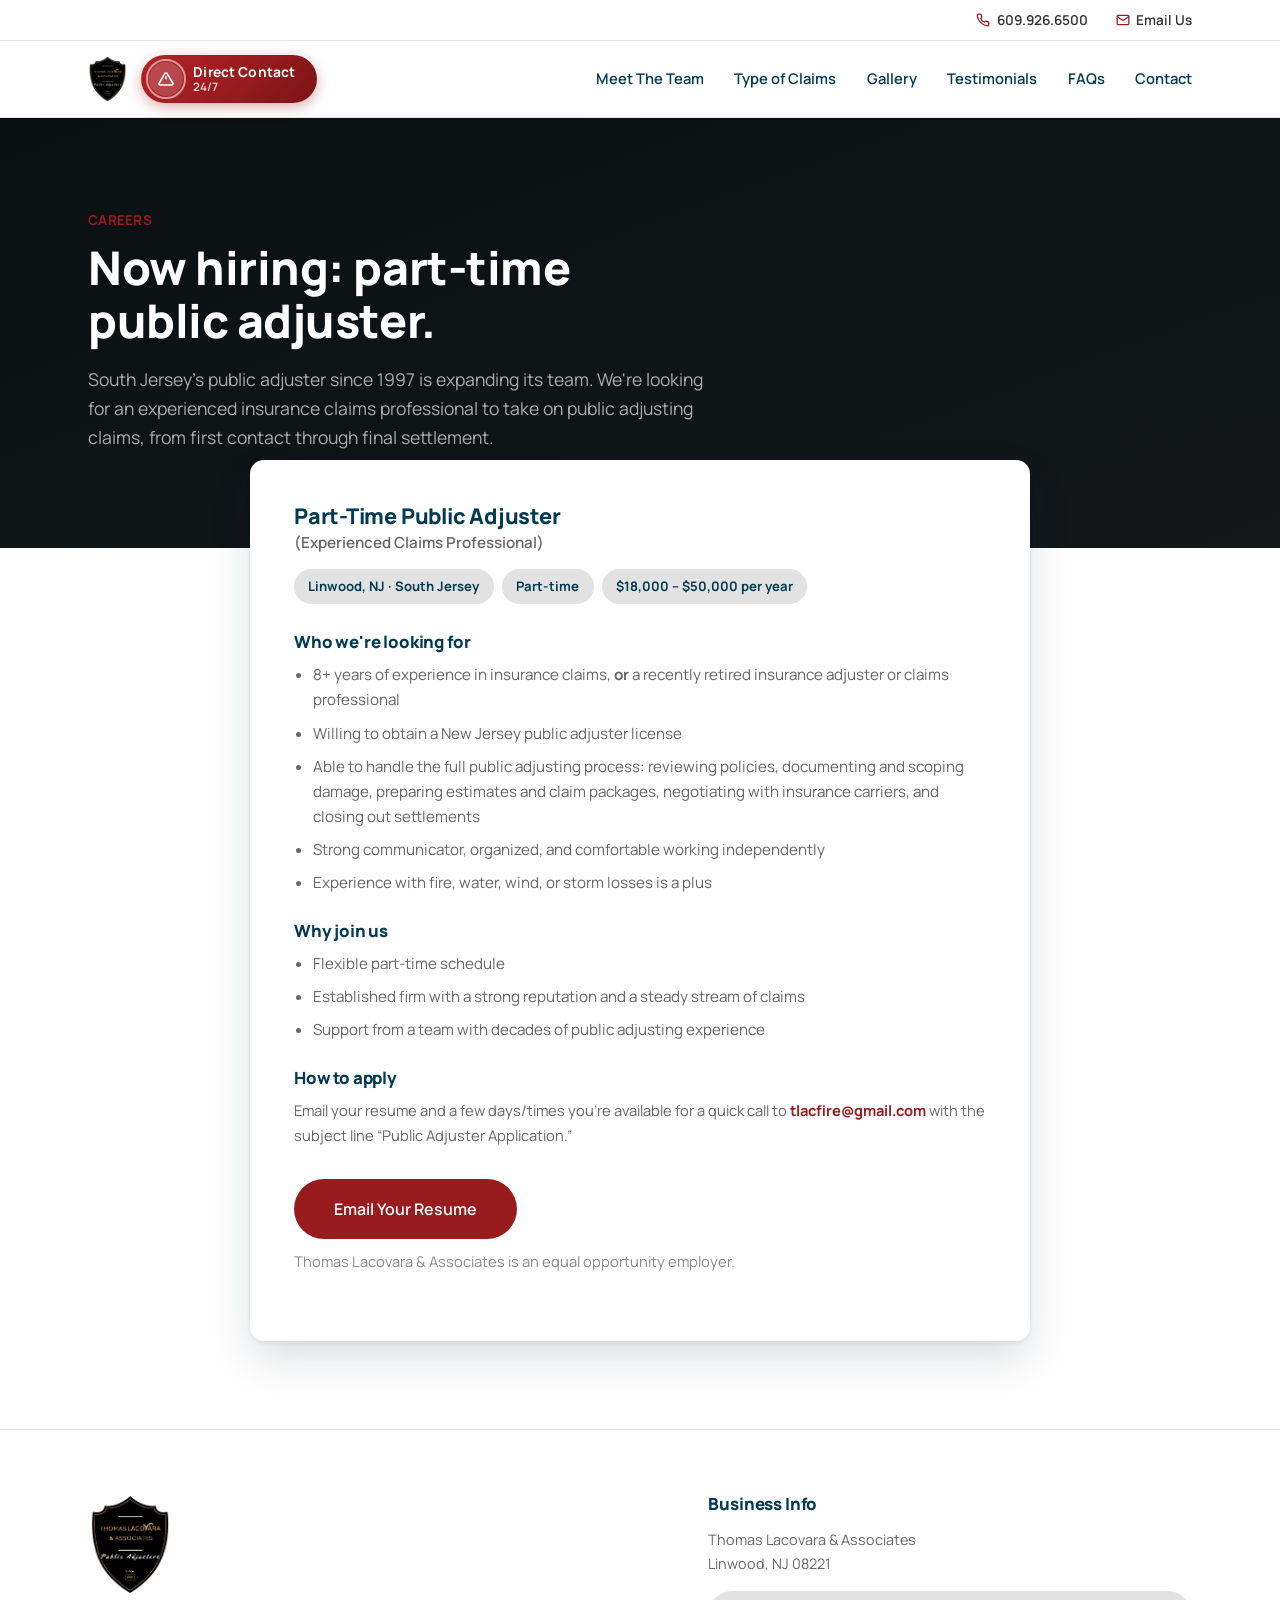
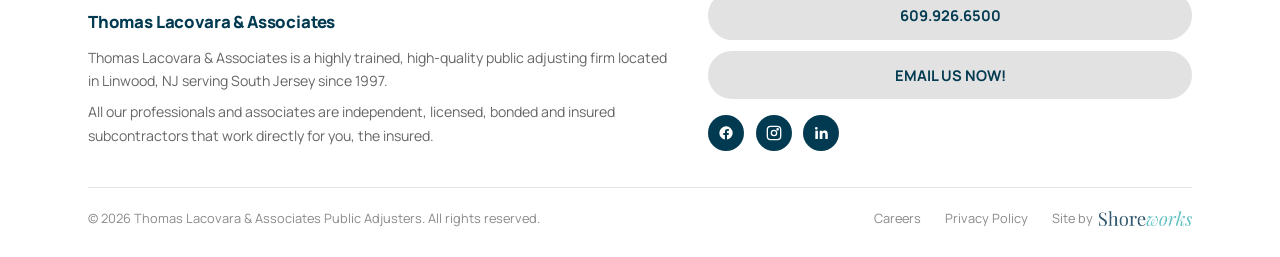
==== careers.html @ 7588d068 "Add Careers page with JobPosting schema for part-time public adjuster Co-Authored-By: Claude Sonnet " ====
<!DOCTYPE html>
<html lang="en">
<head>
<meta charset="UTF-8">
<meta name="viewport" content="width=device-width, initial-scale=1.0">
<title>Public Adjuster Jobs in South Jersey | Part-Time, $18K–$50K | Thomas Lacovara &amp; Associates</title>
<meta name="description" content="Now hiring a part-time public adjuster in South Jersey. 8+ years of insurance claims experience or recently retired adjusters welcome. $18,000–$50,000 per year. Apply by email.">
<link rel="canonical" href="https://thomaslacovarapublicadjuster.com/careers.html">
<meta name="robots" content="index, follow">

<meta property="og:type" content="website">
<meta property="og:site_name" content="Thomas Lacovara &amp; Associates Public Adjusters">
<meta property="og:title" content="Now Hiring: Part-Time Public Adjuster | Thomas Lacovara &amp; Associates">
<meta property="og:description" content="Experienced insurance claims professionals and recently retired adjusters: join South Jersey's public adjuster. Part-time, $18,000–$50,000 per year.">
<meta property="og:url" content="https://thomaslacovarapublicadjuster.com/careers.html">

<link rel="preconnect" href="https://fonts.googleapis.com">
<link rel="preconnect" href="https://fonts.gstatic.com" crossorigin>
<link rel="stylesheet" href="https://fonts.googleapis.com/css2?family=Manrope:wght@400;500;600;700;800&display=swap">
<link rel="stylesheet" href="css/styles.css">
<link rel="icon" href="images/favicon-64.png" type="image/png">
<link rel="icon" sizes="120x120" href="images/favicon-120.png" type="image/png">

<script type="application/ld+json">
{
  "@context": "https://schema.org",
  "@type": "JobPosting",
  "title": "Part-Time Public Adjuster (Experienced Claims Professional)",
  "description": "<p>Thomas Lacovara &amp; Associates Public Adjusters, South Jersey's public adjuster since 1997, is expanding its team. We are looking for an experienced insurance claims professional to take on public adjusting claims, from first contact through final settlement.</p><p><strong>Requirements:</strong></p><ul><li>8+ years of experience in insurance claims, OR a recently retired insurance adjuster or claims professional</li><li>Willing to obtain a New Jersey public adjuster license</li><li>Able to handle the full public adjusting process: reviewing policies, documenting and scoping damage, preparing estimates and claim packages, negotiating with insurance carriers, and closing out settlements</li><li>Strong communicator, organized, and comfortable working independently</li><li>Experience with fire, water, wind, or storm losses is a plus</li></ul><p><strong>Compensation:</strong> Part-time, $18,000 - $50,000 per year.</p>",
  "datePosted": "2026-10-23",
  "validThrough": "2027-01-23T23:59",
  "employmentType": "PART_TIME",
  "hiringOrganization": {
    "@type": "Organization",
    "name": "Thomas Lacovara & Associates Public Adjusters",
    "sameAs": "https://thomaslacovarapublicadjuster.com/",
    "logo": "https://thomaslacovarapublicadjuster.com/images/team/badge.png"
  },
  "jobLocation": {
    "@type": "Place",
    "address": {
      "@type": "PostalAddress",
      "addressLocality": "Linwood",
      "addressRegion": "NJ",
      "postalCode": "08221",
      "addressCountry": "US"
    }
  },
  "baseSalary": {
    "@type": "MonetaryAmount",
    "currency": "USD",
    "value": {
      "@type": "QuantitativeValue",
      "minValue": 18000,
      "maxValue": 50000,
      "unitText": "YEAR"
    }
  }
}
</script>
</head>
<body>

<div class="top-bar">
  <div class="wrap">
    <a href="tel:+16099266500"><svg width="14" height="14" viewBox="0 0 24 24" fill="none" stroke="currentColor" stroke-width="2.2"><path d="M22 16.92v3a2 2 0 0 1-2.18 2 19.79 19.79 0 0 1-8.63-3.07 19.5 19.5 0 0 1-6-6 19.79 19.79 0 0 1-3.07-8.67A2 2 0 0 1 4.11 2h3a2 2 0 0 1 2 1.72c.127.96.361 1.903.7 2.81a2 2 0 0 1-.45 2.11L8.09 9.91a16 16 0 0 0 6 6l1.27-1.27a2 2 0 0 1 2.11-.45c.907.339 1.85.573 2.81.7A2 2 0 0 1 22 16.92z"/></svg>609.926.6500</a>
    <a href="mailto:tlacfire@gmail.com"><svg width="14" height="14" viewBox="0 0 24 24" fill="none" stroke="currentColor" stroke-width="2.2"><path d="M4 4h16c1.1 0 2 .9 2 2v12c0 1.1-.9 2-2 2H4c-1.1 0-2-.9-2-2V6c0-1.1.9-2 2-2z"/><polyline points="22,6 12,13 2,6"/></svg>Email Us</a>
  </div>
</div>

<header class="site-header">
  <div class="wrap header-inner">
    <div class="header-left">
      <a href="index.html" class="header-badge" aria-label="Thomas Lacovara &amp; Associates — Return to home">
        <img src="images/team/badge.png" alt="Thomas Lacovara &amp; Associates Public Adjusters badge">
        <span class="header-badge-label">Thomas Lacovara<br>Public Adjusters</span>
      </a>
      <a class="emergency-badge" href="tel:+16095131980" aria-label="Call our 24/7 direct line at 609.513.1980">
        <span class="icon"><svg width="16" height="16" viewBox="0 0 24 24" fill="none" stroke="currentColor" stroke-width="2.4"><path d="M10.29 3.86 1.82 18a2 2 0 0 0 1.71 3h16.94a2 2 0 0 0 1.71-3L13.71 3.86a2 2 0 0 0-3.42 0z"/><line x1="12" y1="8" x2="12" y2="12.5"/><line x1="12" y1="15.5" x2="12.01" y2="15.5"/></svg></span>
        <span class="txt"><strong>Direct Contact</strong><span class="sub">24/7</span></span>
      </a>
    </div>

    <nav class="main-nav" id="main-nav" aria-label="Main navigation">
      <a href="index.html">Meet The Team</a>
      <a href="index.html#claims">Type of Claims</a>
      <a href="gallery.html">Gallery</a>
      <a href="index.html#testimonials">Testimonials</a>
      <a href="index.html#faq">FAQs</a>
      <a href="contact.html">Contact</a>
      <a class="btn btn-maroon nav-btn-mobile" href="tel:+16095131980">Emergency Contact</a>
      <a class="btn btn-gray nav-btn-mobile" href="tel:+16099266500">Call the Office</a>
    </nav>

    <button class="nav-toggle" aria-expanded="false" aria-controls="main-nav" aria-label="Toggle menu">
      <span></span><span></span><span></span>
    </button>
  </div>
</header>

<main>

  <div class="page-hero">
    <div class="wrap">
      <p class="eyebrow">Careers</p>
      <h1>Now hiring: part-time public adjuster.</h1>
      <p class="lead">South Jersey's public adjuster since 1997 is expanding its team. We're looking for an experienced insurance claims professional to take on public adjusting claims, from first contact through final settlement.</p>
    </div>
  </div>

  <section style="padding-top:0;">
    <div class="wrap">
      <div class="contact-form-card job-card">
        <h2>Part-Time Public Adjuster <span class="job-sub">(Experienced Claims Professional)</span></h2>
        <ul class="job-meta">
          <li>Linwood, NJ &middot; South Jersey</li>
          <li>Part-time</li>
          <li>$18,000 &ndash; $50,000 per year</li>
        </ul>

        <h3>Who we're looking for</h3>
        <ul class="job-list">
          <li>8+ years of experience in insurance claims, <strong>or</strong> a recently retired insurance adjuster or claims professional</li>
          <li>Willing to obtain a New Jersey public adjuster license</li>
          <li>Able to handle the full public adjusting process: reviewing policies, documenting and scoping damage, preparing estimates and claim packages, negotiating with insurance carriers, and closing out settlements</li>
          <li>Strong communicator, organized, and comfortable working independently</li>
          <li>Experience with fire, water, wind, or storm losses is a plus</li>
        </ul>

        <h3>Why join us</h3>
        <ul class="job-list">
          <li>Flexible part-time schedule</li>
          <li>Established firm with a strong reputation and a steady stream of claims</li>
          <li>Support from a team with decades of public adjusting experience</li>
        </ul>

        <h3>How to apply</h3>
        <p>Email your resume and a few days/times you're available for a quick call to <a href="mailto:tlacfire@gmail.com?subject=Public%20Adjuster%20Application" style="color:var(--maroon); font-weight:700;">tlacfire@gmail.com</a> with the subject line &ldquo;Public Adjuster Application.&rdquo;</p>
        <a class="btn btn-maroon" href="mailto:tlacfire@gmail.com?subject=Public%20Adjuster%20Application" style="margin-top:0.5rem;">Email Your Resume</a>
        <p class="form-note">Thomas Lacovara &amp; Associates is an equal opportunity employer.</p>
      </div>
    </div>
  </section>

</main>

<footer class="site-footer">
  <div class="wrap">
    <div class="footer-grid">
      <div class="footer-brand">
        <img class="footer-shield" src="images/team/badge.png" alt="Thomas Lacovara & Associates Public Adjusters badge" loading="lazy" width="350" height="418">
        <h4>Thomas Lacovara &amp; Associates</h4>
        <p>Thomas Lacovara &amp; Associates is a highly trained, high-quality public adjusting firm located in Linwood, NJ serving South Jersey since 1997.</p>
        <p>All our professionals and associates are independent, licensed, bonded and insured subcontractors that work directly for you, the insured.</p>
      </div>
      <div>
        <h4>Business Info</h4>
        <p style="margin-bottom:1rem;">Thomas Lacovara &amp; Associates<br>Linwood, NJ 08221</p>
        <a class="footer-contact-btn" href="tel:+16099266500">609.926.6500</a>
        <a class="footer-contact-btn" href="mailto:tlacfire@gmail.com">EMAIL US NOW!</a>
        <div class="footer-socials">
          <a href="#" aria-label="Facebook"><svg width="16" height="16" viewBox="0 0 24 24" fill="currentColor"><path d="M22 12a10 10 0 1 0-11.6 9.9v-7H7.9V12h2.5V9.8c0-2.5 1.5-3.9 3.8-3.9 1.1 0 2.2.2 2.2.2v2.5h-1.3c-1.2 0-1.6.8-1.6 1.6V12h2.8l-.4 2.9h-2.4v7A10 10 0 0 0 22 12z"/></svg></a>
          <a href="#" aria-label="Instagram"><svg width="16" height="16" viewBox="0 0 24 24" fill="none" stroke="currentColor" stroke-width="2"><rect x="2" y="2" width="20" height="20" rx="5"/><circle cx="12" cy="12" r="4"/><circle cx="17.5" cy="6.5" r="1"/></svg></a>
          <a href="#" aria-label="LinkedIn"><svg width="16" height="16" viewBox="0 0 24 24" fill="currentColor"><path d="M6.94 5a2 2 0 1 1-4 0 2 2 0 0 1 4 0zM3.5 8.5h3.9V21H3.5zM10 8.5h3.7v1.7h.05c.5-1 1.8-2 3.7-2 4 0 4.7 2.6 4.7 6V21H18.4v-6c0-1.4 0-3.3-2-3.3s-2.3 1.6-2.3 3.2V21H10.1z"/></svg></a>
        </div>
      </div>
    </div>
    <div class="footer-bottom">
      <span>&copy; <span data-year>2026</span> Thomas Lacovara &amp; Associates Public Adjusters. All rights reserved.</span>
      <div class="footer-bottom-links">
        <a href="careers.html">Careers</a>
        <a href="#">Privacy Policy</a>
        <a href="https://shoreworksnj.com" target="_blank" rel="noopener" class="footer-credit">Site by <img src="images/shoreworks-logo.png" alt="Shore Works"></a>
      </div>
    </div>
  </div>
</footer>

<script src="js/main.js"></script>
</body>
</html>
---- css/styles.css ----
/* ============================================================
   Thomas Lacovara & Associates — Public Adjusters
   Matches the live thomaslacovarapublicadjuster.com brand:
   white/light-gray page, maroon accent, navy headings, Manrope.
   ============================================================ */

*, *::before, *::after { box-sizing: border-box; margin: 0; padding: 0; }

:root {
  --maroon:      #981B1E;
  --maroon-dark: #7A1518;
  --navy:        #023A51;
  --navy-deep:   #012537;
  --navy-black:  #0A0F12;
  --bg:          #E2E2E2;
  --white:       #ffffff;
  --ink:         #333333;
  --gray:        #666666;
  --gray-light:  #8a8a8a;
  --line:        #e2e6e9;
  --gold:        #f2b41b;
  --shadow:      0 1px 2px rgba(1, 37, 55, 0.05), 0 10px 30px rgba(1, 37, 55, 0.08);
  --shadow-lift: 0 2px 4px rgba(1, 37, 55, 0.07), 0 18px 40px rgba(1, 37, 55, 0.14);

  --maxw: 1200px;
  --pad: clamp(1.5rem, 6vw, 3rem);
  --radius: 8px;
  --pill: 32px;
  --dur: 0.25s;
  --ease: cubic-bezier(.4,0,.2,1);
}

@media (prefers-reduced-motion: reduce) {
  *, *::before, *::after { animation-duration: 0.001ms !important; transition-duration: 0.001ms !important; }
  .ticker-track { animation: none !important; }
}

html { scroll-behavior: smooth; }

body {
  font-family: 'Manrope', -apple-system, BlinkMacSystemFont, 'Segoe UI', sans-serif;
  background: var(--white);
  color: var(--gray);
  line-height: 1.65;
  overflow-x: hidden;
  -webkit-font-smoothing: antialiased;
  font-size: 16px;
}

img { max-width: 100%; display: block; }
a { color: inherit; text-decoration: none; }
ul { list-style: none; }
button { font: inherit; background: none; border: none; cursor: pointer; color: inherit; }
input, textarea, select { font: inherit; }

.wrap { max-width: var(--maxw); margin: 0 auto; padding-left: var(--pad); padding-right: var(--pad); }

section { padding: clamp(3rem, 7vw, 5.5rem) 0; }
.section-gray { background: var(--bg); }

h1, h2, h3, h4 { font-weight: 800; letter-spacing: -0.01em; color: var(--navy); line-height: 1.15; }
h1 { font-size: clamp(2.1rem, 5vw, 3.4rem); font-weight: 800; }
h2 { font-size: clamp(1.6rem, 3.2vw, 2.25rem); }
h3 { font-size: 1.05rem; }

.dot { color: var(--maroon); }

.eyebrow {
  display: inline-block;
  font-size: 0.85rem;
  font-weight: 700;
  letter-spacing: 0.02em;
  text-transform: uppercase;
  color: var(--maroon);
  margin-bottom: 0.6rem;
}

.lead { font-size: clamp(1rem, 1.4vw, 1.1rem); max-width: 60ch; color: var(--gray); }

.section-head { max-width: 720px; margin-bottom: clamp(1.75rem, 4vw, 2.75rem); }
.section-head p { margin-top: 0.85rem; }
.section-head.center { margin-left: auto; margin-right: auto; text-align: center; }

/* ---------- Buttons ---------- */
.btn {
  display: inline-flex;
  align-items: center;
  justify-content: center;
  gap: 0.55rem;
  padding: 17px 40px;
  border-radius: var(--pill);
  font-weight: 600;
  font-size: 1rem;
  transition: transform var(--dur) var(--ease), box-shadow var(--dur) var(--ease), background var(--dur) var(--ease);
  white-space: nowrap;
}
.btn-sm { padding: 12px 28px; font-size: 0.92rem; }
.btn-maroon { background: var(--maroon); color: var(--white); }
.btn-maroon:hover { background: var(--maroon-dark); transform: translateY(-2px); box-shadow: var(--shadow-lift); }
.btn-navy { background: var(--navy); color: var(--white); }
.btn-navy:hover { background: var(--navy-deep); transform: translateY(-2px); box-shadow: var(--shadow-lift); }
.btn-outline { border: 1.5px solid rgba(255,255,255,0.4); color: var(--white); }
.btn-outline:hover { border-color: var(--white); transform: translateY(-2px); }
.btn-ghost-navy { border: 1.5px solid var(--navy); color: var(--navy); }
.btn-gray { background: var(--gray); color: var(--white); }
.btn-gray:hover { background: #4d4d4d; transform: translateY(-2px); box-shadow: var(--shadow-lift); }
.btn-ghost-navy:hover { background: var(--navy); color: var(--white); }

/* ============================================================
   Header
   ============================================================ */
.top-bar {
  background: var(--white);
  border-bottom: 1px solid var(--line);
  font-size: 0.85rem;
}
.top-bar .wrap { display: flex; justify-content: flex-end; align-items: center; gap: 1.75rem; padding-top: 0.55rem; padding-bottom: 0.55rem; }
.top-bar a { display: inline-flex; align-items: center; gap: 0.4rem; color: var(--ink); font-weight: 600; }
.top-bar a:hover { color: var(--maroon); }
.top-bar svg { color: var(--maroon); }
@media (max-width: 700px) { .top-bar { display: none; } }

.site-header {
  position: sticky; top: 0; z-index: 100;
  background: var(--white);
  border-bottom: 1px solid var(--line);
}
.header-inner {
  display: flex;
  align-items: center;
  justify-content: space-between;
  gap: 1.25rem;
  padding-top: 0.85rem;
  padding-bottom: 0.85rem;
}

.emergency-badge {
  display: flex;
  align-items: center;
  gap: 0.65rem;
  background: linear-gradient(135deg, #b32226 0%, var(--maroon) 55%, #7a1315 100%);
  border-radius: 999px;
  padding: 0.45rem 1.35rem 0.45rem 0.5rem;
  flex: none;
  box-shadow: 0 4px 14px rgba(152, 27, 30, 0.35);
  transition: transform 0.2s var(--ease), box-shadow 0.2s var(--ease);
}
.emergency-badge:hover {
  transform: translateY(-2px);
  box-shadow: 0 8px 22px rgba(152, 27, 30, 0.5);
}
.emergency-badge .icon {
  width: 34px; height: 34px; flex: none;
  border-radius: 50%;
  background: rgba(255, 255, 255, 0.18);
  color: var(--white);
  display: grid; place-items: center;
  position: relative;
}
.emergency-badge .icon::after {
  content: "";
  position: absolute;
  inset: -3px;
  border-radius: 50%;
  border: 2px solid rgba(255, 255, 255, 0.55);
  animation: emergency-pulse 2s var(--ease) infinite;
}
@keyframes emergency-pulse {
  0%   { transform: scale(0.82); opacity: 0.9; }
  70%  { transform: scale(1.28); opacity: 0; }
  100% { transform: scale(1.28); opacity: 0; }
}
.emergency-badge .txt { line-height: 1.25; }
.emergency-badge .txt strong { display: block; color: var(--white); font-size: 0.86rem; letter-spacing: 0.01em; }
.emergency-badge .txt .sub {
  display: block;
  color: rgba(255, 255, 255, 0.85);
  font-size: 0.72rem;
  font-weight: 600;
}

.main-nav { display: flex; align-items: center; gap: 1.9rem; }
.main-nav a:not(.btn) {
  color: var(--navy);
  font-size: 0.92rem;
  font-weight: 600;
  transition: color var(--dur) var(--ease);
  padding: 0.3rem 0;
  border-bottom: 2px solid transparent;
}
.main-nav a:not(.btn):hover,
.main-nav a:not(.btn)[aria-current="page"] { color: var(--maroon); border-bottom-color: var(--maroon); }
.main-nav .btn { padding: 12px 28px; font-size: 0.9rem; }

.header-left { display: flex; align-items: center; gap: 0.9rem; flex: none; }
.header-badge { display: flex; align-items: center; gap: 0.7rem; flex: none; transition: opacity var(--dur) var(--ease); }
.header-badge:hover { opacity: 0.8; }
.header-badge img { height: 46px; width: auto; display: block; }
.header-badge-label { display: none; font-weight: 800; color: var(--navy); font-size: 0.9rem; line-height: 1.15; }

.nav-btn-mobile { display: none; }

.nav-toggle {
  display: none;
  width: 44px; height: 44px;
  border-radius: 8px;
  color: var(--navy);
  flex-direction: column;
  align-items: center;
  justify-content: center;
  gap: 5px;
  flex: none;
}
.nav-toggle span { display: block; width: 22px; height: 2px; background: currentColor; border-radius: 2px; transition: transform var(--dur) var(--ease), opacity var(--dur) var(--ease); }
.nav-toggle[aria-expanded="true"] span:nth-child(1) { transform: translateY(7px) rotate(45deg); }
.nav-toggle[aria-expanded="true"] span:nth-child(2) { opacity: 0; }
.nav-toggle[aria-expanded="true"] span:nth-child(3) { transform: translateY(-7px) rotate(-45deg); }

@media (max-width: 980px) {
  .nav-toggle { display: flex; }
  .main-nav {
    position: absolute; top: 100%; left: 0; right: 0;
    flex-direction: column; align-items: stretch; gap: 0;
    background: var(--white);
    border-bottom: 1px solid var(--line);
    padding: 0.5rem 0 1.2rem;
    display: none;
    box-shadow: var(--shadow-lift);
  }
  .main-nav.open { display: flex; }
  .main-nav a:not(.btn) { padding: 0.9rem var(--pad); border-bottom: 1px solid var(--line); }
  .main-nav .btn { margin: 1rem var(--pad) 0; justify-content: center; }
  .nav-btn-desktop { display: none; }
  .nav-btn-mobile { display: inline-flex; }
  .header-badge-label { display: block; }
  .emergency-badge { display: none; }
}

/* ============================================================
   Hero
   ============================================================ */
.hero {
  position: relative;
  min-height: 640px;
  display: flex;
  align-items: flex-end;
  background-size: cover;
  background-position: center;
  color: rgba(255,255,255,0.9);
  overflow: hidden;
}
.hero::before {
  content: "";
  position: absolute;
  inset: 0;
  background: linear-gradient(0deg, rgba(4,15,22,0.88) 0%, rgba(4,15,22,0.55) 45%, rgba(4,15,22,0.35) 100%);
  pointer-events: none;
}
.hero-inner { position: relative; z-index: 1; padding-top: clamp(3rem, 8vw, 5rem); padding-bottom: clamp(3rem, 6vw, 4rem); width: 100%; }
.hero .eyebrow-white { color: var(--white); font-size: clamp(2.4rem, 6vw, 4rem); font-weight: 700; margin-bottom: 1rem; text-shadow: 0 2px 4px rgba(0,0,0,0.35), 0 12px 32px rgba(0,0,0,0.5); }
.hero h1 { color: var(--white); max-width: 16ch; font-size: clamp(2.4rem, 6vw, 4rem); text-shadow: 0 2px 4px rgba(0,0,0,0.35), 0 12px 32px rgba(0,0,0,0.5); }
.hero .lead { color: rgba(255,255,255,0.88); margin: 1.25rem 0 2rem; max-width: 56ch; }
.hero-disclaimer { margin-top: 1.5rem; font-style: italic; font-size: 1rem; font-weight: 700; color: rgba(255,255,255,0.85); max-width: 44ch; text-shadow: 0 2px 4px rgba(0,0,0,0.35); }

/* Page (interior) hero — black, shorter */
.page-hero {
  background: linear-gradient(160deg, var(--navy-black) 0%, #14181b 100%);
  color: rgba(255,255,255,0.8);
  padding: clamp(3.5rem, 8vw, 5.5rem) 0 clamp(4rem, 9vw, 6rem);
}
.page-hero h1 { color: var(--white); font-size: clamp(2rem, 4.5vw, 2.9rem); max-width: 20ch; }
.page-hero .lead { color: rgba(255,255,255,0.65); margin-top: 1.1rem; max-width: 58ch; }
.page-hero .eyebrow { color: var(--maroon); }

/* ============================================================
   Team
   ============================================================ */
.team-grid { display: grid; grid-template-columns: repeat(2, 1fr); gap: 2.5rem 2rem; }
@media (max-width: 720px) { .team-grid { grid-template-columns: 1fr; } }
.team-card { }
.team-photo {
  width: 100%; aspect-ratio: 4/3.9;
  border-radius: var(--radius);
  overflow: hidden;
  margin-bottom: 1.1rem;
  background: var(--navy-black);
}
.team-photo img, .team-photo svg { width: 100%; height: 100%; object-fit: cover; }
.team-card h3 { font-size: 1.05rem; }
.team-role { font-size: 0.78rem; text-transform: uppercase; letter-spacing: 0.06em; color: var(--maroon); font-weight: 700; margin: 0.3rem 0 0.85rem; }
.team-card p { font-size: 0.92rem; margin-bottom: 0.85rem; }
.team-card p:last-child { margin-bottom: 0; }

/* ============================================================
   Reviews ticker
   ============================================================ */
.reviews-band { background: var(--bg); overflow: hidden; }
.ticker {
  overflow: hidden;
  position: relative;
  padding: 0.5rem 0 0.75rem;
  -webkit-mask-image: linear-gradient(90deg, transparent, #000 6%, #000 94%, transparent);
          mask-image: linear-gradient(90deg, transparent, #000 6%, #000 94%, transparent);
}
.ticker-track { display: flex; gap: 1.25rem; width: max-content; animation: ticker-scroll 55s linear infinite; padding: 0.5rem 0; }
.ticker:hover .ticker-track, .ticker:focus-within .ticker-track { animation-play-state: paused; }
@keyframes ticker-scroll { from { transform: translateX(0); } to { transform: translateX(-50%); } }

.review-card {
  flex: none; width: min(320px, 82vw);
  background: var(--white);
  border-radius: var(--radius);
  padding: 1.3rem 1.4rem;
  box-shadow: var(--shadow);
  display: flex; flex-direction: column; gap: 0.65rem;
}
.review-top { display: flex; align-items: center; gap: 0.7rem; }
.review-avatar {
  width: 38px; height: 38px; flex: none; border-radius: 50%;
  display: grid; place-items: center; color: var(--white); font-size: 0.82rem; font-weight: 700;
}
.review-top strong { display: block; font-size: 0.88rem; color: var(--navy); line-height: 1.25; }
.review-top span:not(.review-avatar) { display: block; font-size: 0.74rem; color: var(--gray-light); }
.review-stars { color: var(--gold); font-size: 0.85rem; letter-spacing: 1px; }
.review-card p { font-size: 0.88rem; color: var(--ink); }

.reviews-footer { text-align: center; margin-top: 1.5rem; }
.reviews-footer .g-badge { display: inline-flex; align-items: center; gap: 0.5rem; font-size: 0.88rem; font-weight: 600; color: var(--gray); }

/* ============================================================
   Facts / Promise split
   ============================================================ */
.facts-split { display: grid; grid-template-columns: 1fr 1fr; gap: clamp(2.5rem, 6vw, 5rem); align-items: start; }
@media (max-width: 900px) { .facts-split { grid-template-columns: 1fr; } }
.facts-split p { margin-bottom: 1rem; font-size: 0.96rem; }
.promise-photo { border-radius: var(--radius); overflow: hidden; margin-top: 1.5rem; box-shadow: var(--shadow); aspect-ratio: 4/3; background: var(--navy); }
.promise-photo svg { width: 100%; height: 100%; }
.promise-photo img { width: 100%; height: 100%; object-fit: cover; object-position: top center; display: block; }

/* ============================================================
   Values
   ============================================================ */
.values-grid { display: grid; grid-template-columns: repeat(2, 1fr); gap: 1.1rem; }
@media (max-width: 560px) { .values-grid { grid-template-columns: 1fr; } }
.value-card {
  background: var(--white);
  border-radius: var(--radius);
  padding: 1.3rem 1.4rem;
  box-shadow: var(--shadow);
}
.value-card .icon { width: 28px; height: 28px; color: var(--maroon); margin-bottom: 0.6rem; }
.value-card h3 { font-size: 0.98rem; margin-bottom: 0.4rem; }
.value-card p { font-size: 0.86rem; }
.values-split { display: grid; grid-template-columns: 1fr 1.1fr; gap: clamp(2.5rem, 6vw, 4rem); align-items: start; }
@media (max-width: 900px) { .values-split { grid-template-columns: 1fr; } }
.values-split > div:first-child p { margin-top: 1rem; margin-bottom: 0.85rem; font-size: 0.96rem; }

/* ============================================================
   Testimonial slider
   ============================================================ */
.testi-slider { text-align: center; max-width: 720px; margin: 0 auto; }
.testi-avatar {
  width: 62px; height: 62px; margin: 0 auto 1.3rem;
  border-radius: 50%; background: var(--maroon); color: var(--white);
  display: grid; place-items: center;
}
.testi-quote { font-size: clamp(1rem, 2vw, 1.2rem); font-style: italic; color: var(--ink); line-height: 1.6; min-height: 4.5em; }
.testi-attr { margin-top: 1.1rem; font-size: 0.88rem; font-weight: 700; color: var(--maroon); }
.testi-attr span { display: block; font-weight: 500; color: var(--gray-light); font-size: 0.8rem; margin-top: 0.15rem; }
.testi-dots { display: flex; justify-content: center; gap: 0.4rem; margin-top: 1.75rem; }
.testi-dots button { width: 8px; height: 8px; border-radius: 50%; background: var(--line); transition: background var(--dur) var(--ease), transform var(--dur) var(--ease); }
.testi-dots button.active { background: var(--maroon); transform: scale(1.25); }

/* ============================================================
   CTA band
   ============================================================ */
.cta-band-wrap { }
.cta-band {
  background: linear-gradient(135deg, var(--navy) 0%, var(--navy-deep) 100%);
  border-radius: 16px;
  padding: clamp(2rem, 5vw, 3rem);
  display: flex;
  align-items: center;
  justify-content: space-between;
  gap: 2rem;
  flex-wrap: wrap;
  color: rgba(255,255,255,0.85);
}
.cta-band h2 { color: var(--white); font-size: clamp(1.5rem, 3vw, 2.1rem); }
.cta-band p { margin-top: 0.5rem; color: rgba(255,255,255,0.7); max-width: 42ch; }
.cta-band-actions { display: flex; flex-direction: column; gap: 0.75rem; align-items: flex-start; flex: none; }
.cta-band-actions .btn-navy2 { background: rgba(255,255,255,0.1); color: var(--white); border: 1px solid rgba(255,255,255,0.25); }
.cta-band-actions .btn-navy2:hover { background: rgba(255,255,255,0.18); }

/* ============================================================
   Claim-type Q&A (3 questions)
   ============================================================ */
.qa-heading { font-size: clamp(1.4rem, 3vw, 2rem); max-width: 30ch; margin-bottom: clamp(2rem, 4vw, 3rem); }
.qa-heading .c-fire { color: var(--maroon); }
.qa-heading .c-flood { color: var(--navy); }
.qa-heading .c-wind { color: var(--gray-light); }
.qa-grid { display: grid; grid-template-columns: repeat(3, 1fr); gap: 1.4rem; }
@media (max-width: 900px) { .qa-grid { grid-template-columns: 1fr; } }
.qa-card { background: var(--white); border: 1px solid var(--line); border-radius: var(--radius); padding: 1.6rem; box-shadow: var(--shadow); }
.qa-card .icon { width: 34px; height: 34px; color: var(--maroon); margin-bottom: 1rem; }
.qa-card h3 { font-size: 1rem; margin-bottom: 0.8rem; }
.qa-card p { font-size: 0.88rem; margin-bottom: 0.75rem; }

/* ============================================================
   Claim type cards (Type of Claims)
   ============================================================ */
.card-grid { display: grid; grid-template-columns: repeat(3, 1fr); gap: 1.25rem; }
@media (max-width: 950px) { .card-grid { grid-template-columns: repeat(2, 1fr); } }
@media (max-width: 620px) { .card-grid { grid-template-columns: 1fr; } }
.claim-card { background: var(--white); border: 1px solid var(--line); border-radius: var(--radius); overflow: hidden; box-shadow: var(--shadow); transition: transform var(--dur) var(--ease), box-shadow var(--dur) var(--ease); }
.claim-card:hover { transform: translateY(-4px); box-shadow: var(--shadow-lift); }
.claim-photo { aspect-ratio: 4/3; overflow: hidden; background: var(--navy-black); }
.claim-photo img { width: 100%; height: 100%; object-fit: cover; }
.claim-card-body { padding: 1.5rem 1.5rem 1.7rem; }
.claim-icon { width: 48px; height: 48px; border-radius: 10px; background: rgba(152,27,30,0.08); color: var(--maroon); display: grid; place-items: center; margin-bottom: 1.1rem; }
.claim-card h3 { margin-bottom: 0.5rem; }
.claim-card p { font-size: 0.92rem; }
.claim-label { display: inline-block; font-size: 0.78rem; font-weight: 700; text-transform: uppercase; letter-spacing: 0.06em; margin-bottom: 0.5rem; }
.claim-label.c-fire { color: var(--maroon); }
.claim-label.c-flood { color: var(--navy); }
.claim-label.c-wind { color: var(--gray-light); }

/* ============================================================
   Trusted clients
   ============================================================ */
.clients-grid { display: grid; grid-template-columns: repeat(2, 1fr); gap: 1.25rem; margin-top: 1.75rem; }
@media (max-width: 720px) { .clients-grid { grid-template-columns: 1fr; } }
.clients-box { border: 1px solid var(--line); border-radius: var(--radius); padding: 1.5rem 1.75rem; background: var(--white); }
.clients-box h3 { text-align: center; font-size: 0.95rem; margin-bottom: 1rem; }
.clients-box ul { display: grid; gap: 0.55rem; }
.clients-box li { font-size: 0.86rem; color: var(--gray); padding-bottom: 0.55rem; border-bottom: 1px solid var(--line); }
.clients-box li:last-child { border-bottom: none; padding-bottom: 0; }

/* ============================================================
   FAQ
   ============================================================ */
.faq-list { max-width: 800px; margin: 0 auto; display: grid; gap: 0.75rem; }
.faq-item { background: var(--white); border: 1px solid var(--line); border-radius: var(--radius); overflow: hidden; }
.faq-item summary { list-style: none; cursor: pointer; padding: 1.1rem 1.35rem; display: flex; align-items: center; justify-content: space-between; gap: 1rem; font-weight: 700; color: var(--navy); font-size: 0.98rem; }
.faq-item summary::-webkit-details-marker { display: none; }
.faq-item summary::after {
  content: "+"; flex: none; width: 26px; height: 26px; border-radius: 50%;
  background: rgba(152,27,30,0.08); color: var(--maroon);
  display: grid; place-items: center; font-size: 1.05rem; font-weight: 600;
  transition: transform var(--dur) var(--ease);
}
.faq-item[open] summary::after { content: "\2013"; transform: rotate(180deg); }
.faq-item .faq-body { padding: 0 1.35rem 1.2rem; font-size: 0.93rem; }

/* Two-column FAQ (contact page) */
.faq-cols { display: grid; grid-template-columns: 1fr 1fr; gap: 2.5rem; }
@media (max-width: 800px) { .faq-cols { grid-template-columns: 1fr; } }
.faq-cols h3 { color: var(--maroon); font-size: 0.98rem; margin-bottom: 0.5rem; }
.faq-cols .qa-block { margin-bottom: 1.6rem; }
.faq-cols .qa-block p { font-size: 0.92rem; margin-bottom: 0.6rem; }

/* ============================================================
   Gallery
   ============================================================ */
.gallery-grid { display: grid; grid-template-columns: repeat(3, 1fr); gap: 4px; }
@media (max-width: 800px) { .gallery-grid { grid-template-columns: repeat(2, 1fr); } }
@media (max-width: 500px) { .gallery-grid { grid-template-columns: 1fr; } }
.gallery-item { aspect-ratio: 1/1; overflow: hidden; background: var(--navy-black); }
.gallery-item img, .gallery-item svg { width: 100%; height: 100%; object-fit: cover; transition: transform 0.4s var(--ease); }
.gallery-item:hover img { transform: scale(1.06); }
.gallery-item.hidden { display: none; }

.filter-bar { display: flex; flex-wrap: wrap; gap: 0.6rem; margin-bottom: 1.75rem; }
.filter-btn { padding: 0.5rem 1.15rem; border-radius: 999px; border: 1.5px solid var(--line); font-size: 0.86rem; font-weight: 600; color: var(--gray); transition: all var(--dur) var(--ease); }
.filter-btn:hover { border-color: var(--maroon); color: var(--maroon); }
.filter-btn.active { background: var(--maroon); border-color: var(--maroon); color: var(--white); }

/* ============================================================
   Gallery mobile carousel (2 rows) + "All Images" modal
   ============================================================ */
.gallery-mobile-carousel { display: none; }
@media (max-width: 700px) {
  .gallery-grid { display: none; }
  .gallery-mobile-carousel { display: block; }
}
.carousel-row {
  overflow: hidden;
  margin-bottom: 10px;
  -webkit-mask-image: linear-gradient(90deg, transparent, #000 6%, #000 94%, transparent);
          mask-image: linear-gradient(90deg, transparent, #000 6%, #000 94%, transparent);
}
.carousel-track { display: flex; gap: 8px; width: max-content; padding: 4px 0; }
.carousel-track img { width: 110px; height: 110px; object-fit: cover; border-radius: 8px; flex: none; }
.carousel-row.row-a .carousel-track { animation: carousel-left 38s linear infinite; }
.carousel-row.row-b .carousel-track { animation: carousel-right 32s linear infinite; }
@keyframes carousel-left { from { transform: translateX(0); } to { transform: translateX(-50%); } }
@keyframes carousel-right { from { transform: translateX(-50%); } to { transform: translateX(0); } }
.carousel-row:hover .carousel-track, .carousel-row:focus-within .carousel-track { animation-play-state: paused; }
@media (prefers-reduced-motion: reduce) {
  .carousel-row.row-a .carousel-track, .carousel-row.row-b .carousel-track { animation: none; }
}

.all-images-btn-wrap { text-align: center; margin-top: 1.4rem; }

.gallery-modal {
  display: none;
  position: fixed; inset: 0; z-index: 300;
  background: var(--white);
  flex-direction: column;
}
.gallery-modal.open { display: flex; }
.gallery-modal-header {
  display: flex; align-items: center; justify-content: space-between;
  padding: 1rem var(--pad); border-bottom: 1px solid var(--line); flex: none;
}
.gallery-modal-header h3 { font-size: 1.05rem; margin: 0; }
.gallery-modal-close {
  width: 40px; height: 40px; flex: none; border-radius: 50%;
  background: var(--bg); color: var(--navy);
  display: grid; place-items: center; font-size: 1.4rem; line-height: 1;
}
.gallery-modal-close:hover { background: var(--line); }
.gallery-modal-body { flex: 1; overflow-y: auto; -webkit-overflow-scrolling: touch; padding: 1rem var(--pad) 2.5rem; }
.gallery-modal-grid { display: grid; grid-template-columns: repeat(2, 1fr); gap: 8px; }
@media (min-width: 560px) { .gallery-modal-grid { grid-template-columns: repeat(3, 1fr); } }
.gallery-modal-grid img { width: 100%; aspect-ratio: 1/1; object-fit: cover; border-radius: 8px; }
body.modal-open { overflow: hidden; }

/* ============================================================
   Contact page
   ============================================================ */
.contact-form-card {
  background: var(--white);
  border-radius: 14px;
  box-shadow: var(--shadow-lift);
  padding: clamp(1.75rem, 4vw, 2.75rem);
  max-width: 780px;
  margin: -5.5rem auto 0;
  position: relative;
  z-index: 2;
}
.contact-form-card h2 { font-size: 1.35rem; }
.contact-form-card > p { margin: 0.6rem 0 1.5rem; font-size: 0.92rem; }
.contact-form { display: grid; gap: 1.1rem; }
.form-row { display: grid; grid-template-columns: 1fr 1fr; gap: 1.1rem; }
@media (max-width: 560px) { .form-row { grid-template-columns: 1fr; } }
.field label { display: block; font-size: 0.85rem; font-weight: 700; color: var(--navy); margin-bottom: 0.4rem; }
.field input, .field select, .field textarea {
  width: 100%; padding: 0.8rem 1rem;
  border: 1.5px solid var(--line); border-radius: 8px;
  background: var(--white); color: var(--ink);
  transition: border-color var(--dur) var(--ease), box-shadow var(--dur) var(--ease);
}
.field input:focus, .field select:focus, .field textarea:focus {
  outline: none; border-color: var(--maroon); box-shadow: 0 0 0 3px rgba(152,27,30,0.1);
}
.field textarea { resize: vertical; min-height: 120px; }
.form-note { font-size: 0.78rem; color: var(--gray-light); }

.info-row { display: grid; grid-template-columns: repeat(3, 1fr); gap: 1.5rem; text-align: center; margin-top: clamp(3rem, 6vw, 4.5rem); }
@media (max-width: 700px) { .info-row { grid-template-columns: 1fr; } }
.info-row h3 { font-size: 0.82rem; text-transform: uppercase; letter-spacing: 0.06em; color: var(--navy); margin-bottom: 0.5rem; }
.info-row p, .info-row a { font-size: 0.95rem; }
.info-row a { color: var(--maroon); font-weight: 700; }

.map-embed { border-radius: var(--radius); overflow: hidden; box-shadow: var(--shadow); border: 1px solid var(--line); margin-top: 2.5rem; }
.map-embed iframe { width: 100%; height: 360px; border: 0; display: block; }

/* ============================================================
   Footer
   ============================================================ */
.site-footer { background: var(--white); border-top: 1px solid var(--line); padding: clamp(2.5rem, 6vw, 4rem) 0 1.75rem; font-size: 0.9rem; color: var(--gray); }
.footer-grid { display: grid; grid-template-columns: 1.2fr 1fr; gap: 2.5rem; margin-bottom: 2.25rem; align-items: start; }
@media (max-width: 700px) { .footer-grid { grid-template-columns: 1fr; } }
.footer-shield { width: 84px; height: auto; margin-bottom: 1.1rem; display: block; }
.footer-brand p { font-size: 0.88rem; margin-top: 0.5rem; }
.site-footer h4 { color: var(--navy); font-size: 1.05rem; margin-bottom: 0.9rem; }
.footer-contact-btn { display: block; text-align: center; background: var(--bg); border-radius: 999px; padding: 0.75rem 1rem; font-weight: 700; color: var(--navy); margin-bottom: 0.7rem; font-size: 0.92rem; }
.footer-contact-btn:hover { background: #d6d6d6; }
.footer-socials { display: flex; gap: 0.7rem; margin-top: 1rem; }
.footer-socials a { width: 36px; height: 36px; border-radius: 50%; background: var(--navy); color: var(--white); display: grid; place-items: center; transition: background var(--dur) var(--ease); }
.footer-socials a:hover { background: var(--maroon); }
.footer-bottom { border-top: 1px solid var(--line); padding-top: 1.25rem; display: flex; flex-wrap: wrap; align-items: center; justify-content: space-between; gap: 0.75rem 1.5rem; font-size: 0.8rem; color: var(--gray-light); }
.footer-bottom a:hover { color: var(--maroon); }
.footer-bottom-links { display: flex; flex-wrap: wrap; align-items: center; gap: 0.75rem 1.5rem; }
.footer-credit { display: inline-flex; align-items: center; gap: 0.4rem; color: var(--gray-light); }
.footer-credit img { height: 15px; width: auto; opacity: 0.85; }
.footer-credit:hover { color: var(--gray); }

.reveal { opacity: 0; transform: translateY(20px); transition: opacity 0.6s var(--ease), transform 0.6s var(--ease); }
.reveal.in { opacity: 1; transform: none; }
@media (prefers-reduced-motion: reduce) { .reveal { opacity: 1; transform: none; } }

/* ============================================================
   Careers / job posting
   ============================================================ */
.job-card h2 .job-sub { display: block; font-size: 0.95rem; font-weight: 600; color: var(--gray); margin-top: 0.35rem; letter-spacing: 0; }
.job-meta { display: flex; flex-wrap: wrap; gap: 0.5rem; margin: 1.1rem 0 1.75rem; }
.job-meta li { background: var(--bg); color: var(--navy); font-size: 0.82rem; font-weight: 700; padding: 0.4rem 0.9rem; border-radius: var(--pill); }
.job-card h3 { margin: 1.6rem 0 0.7rem; font-size: 1.05rem; }
.job-list { margin: 0 0 0.5rem 1.2rem; padding: 0; }
.job-list li { list-style: disc; font-size: 0.95rem; color: var(--gray); margin-bottom: 0.5rem; }
.job-card .btn { margin-top: 0.5rem; }
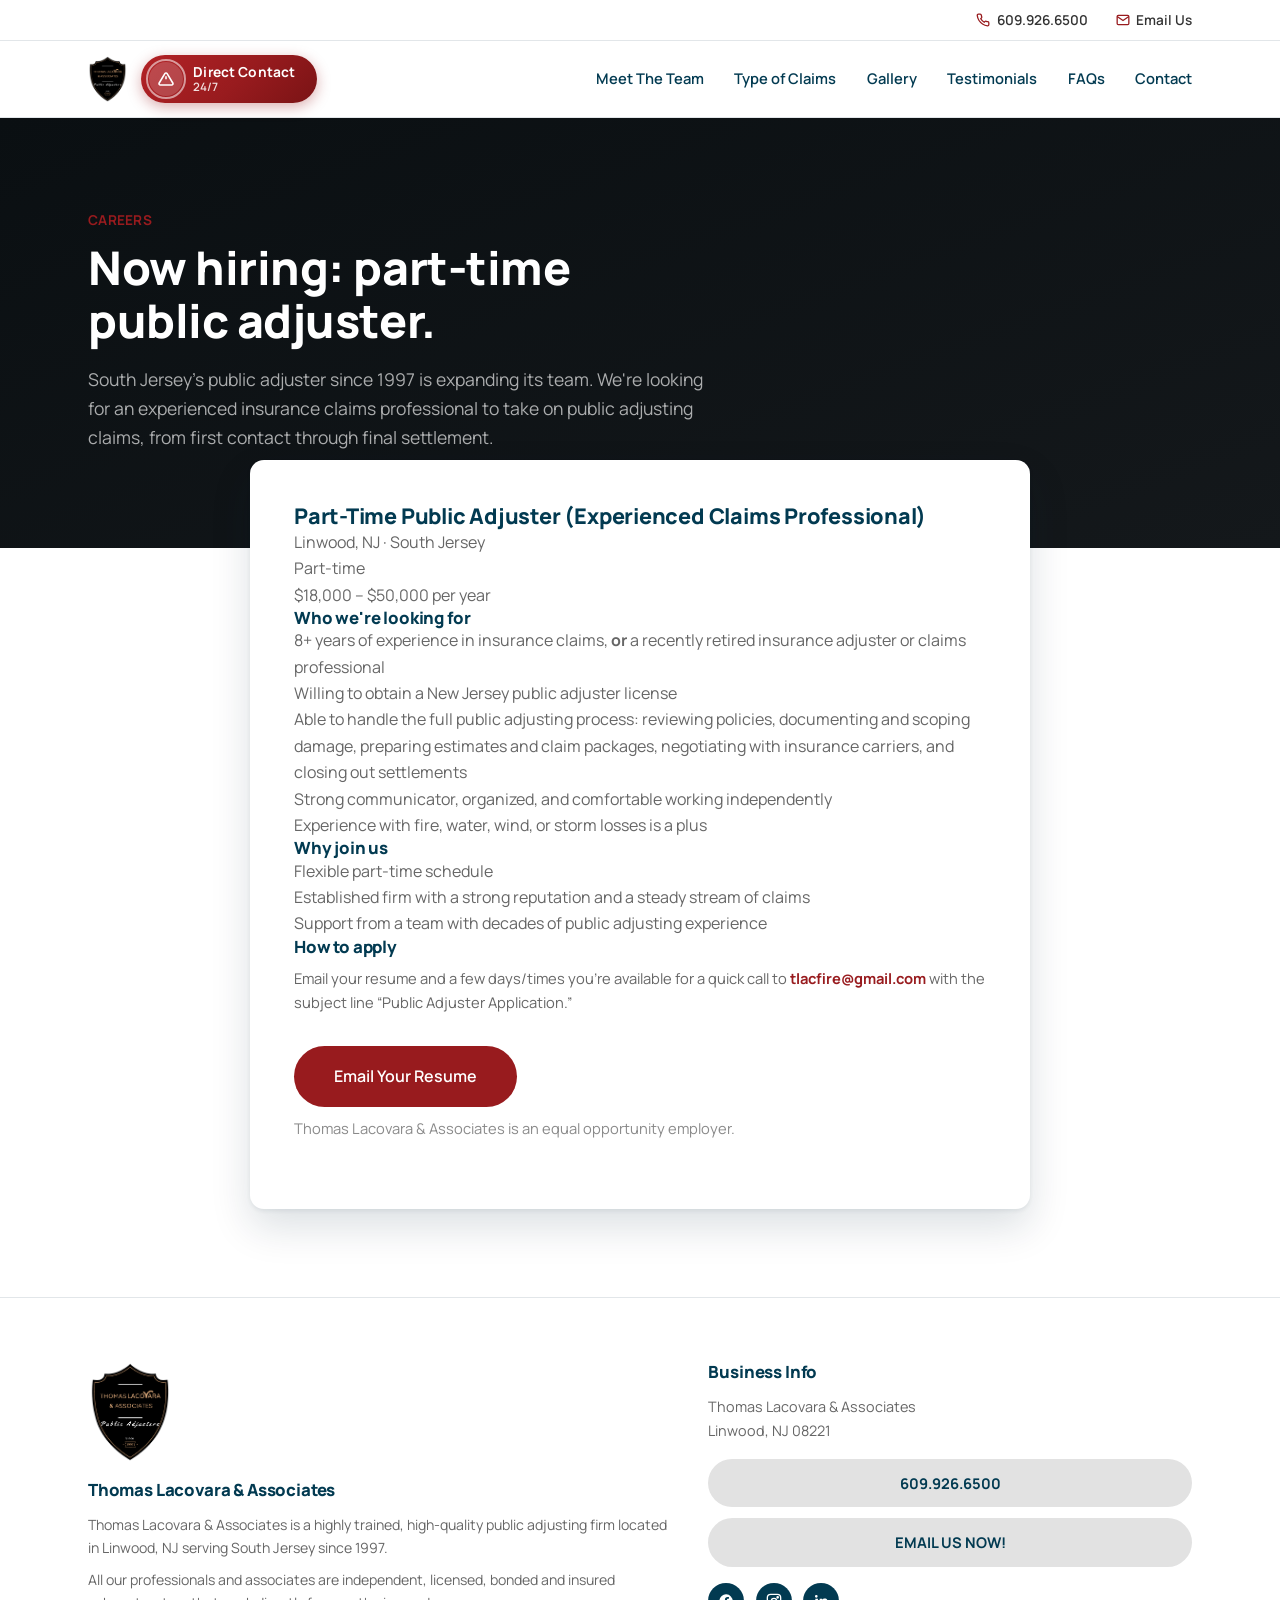
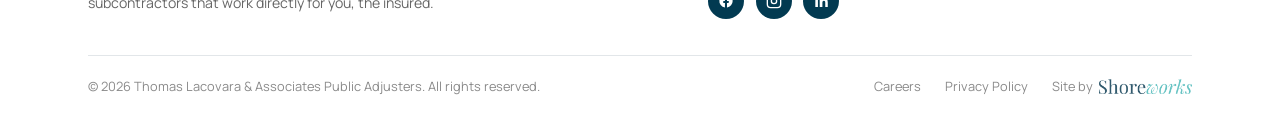
==== commit 1d8593dd: "Revert "Use clean /careers URL; redirect /careers.html to it" This reverts commit f35778d64296a4d0d1" ====
--- a/css/styles.css
+++ b/css/styles.css
@@ -590,14 +590,3 @@
 .reveal { opacity: 0; transform: translateY(20px); transition: opacity 0.6s var(--ease), transform 0.6s var(--ease); }
 .reveal.in { opacity: 1; transform: none; }
 @media (prefers-reduced-motion: reduce) { .reveal { opacity: 1; transform: none; } }
-
-/* ============================================================
-   Careers / job posting
-   ============================================================ */
-.job-card h2 .job-sub { display: block; font-size: 0.95rem; font-weight: 600; color: var(--gray); margin-top: 0.35rem; letter-spacing: 0; }
-.job-meta { display: flex; flex-wrap: wrap; gap: 0.5rem; margin: 1.1rem 0 1.75rem; }
-.job-meta li { background: var(--bg); color: var(--navy); font-size: 0.82rem; font-weight: 700; padding: 0.4rem 0.9rem; border-radius: var(--pill); }
-.job-card h3 { margin: 1.6rem 0 0.7rem; font-size: 1.05rem; }
-.job-list { margin: 0 0 0.5rem 1.2rem; padding: 0; }
-.job-list li { list-style: disc; font-size: 0.95rem; color: var(--gray); margin-bottom: 0.5rem; }
-.job-card .btn { margin-top: 0.5rem; }
